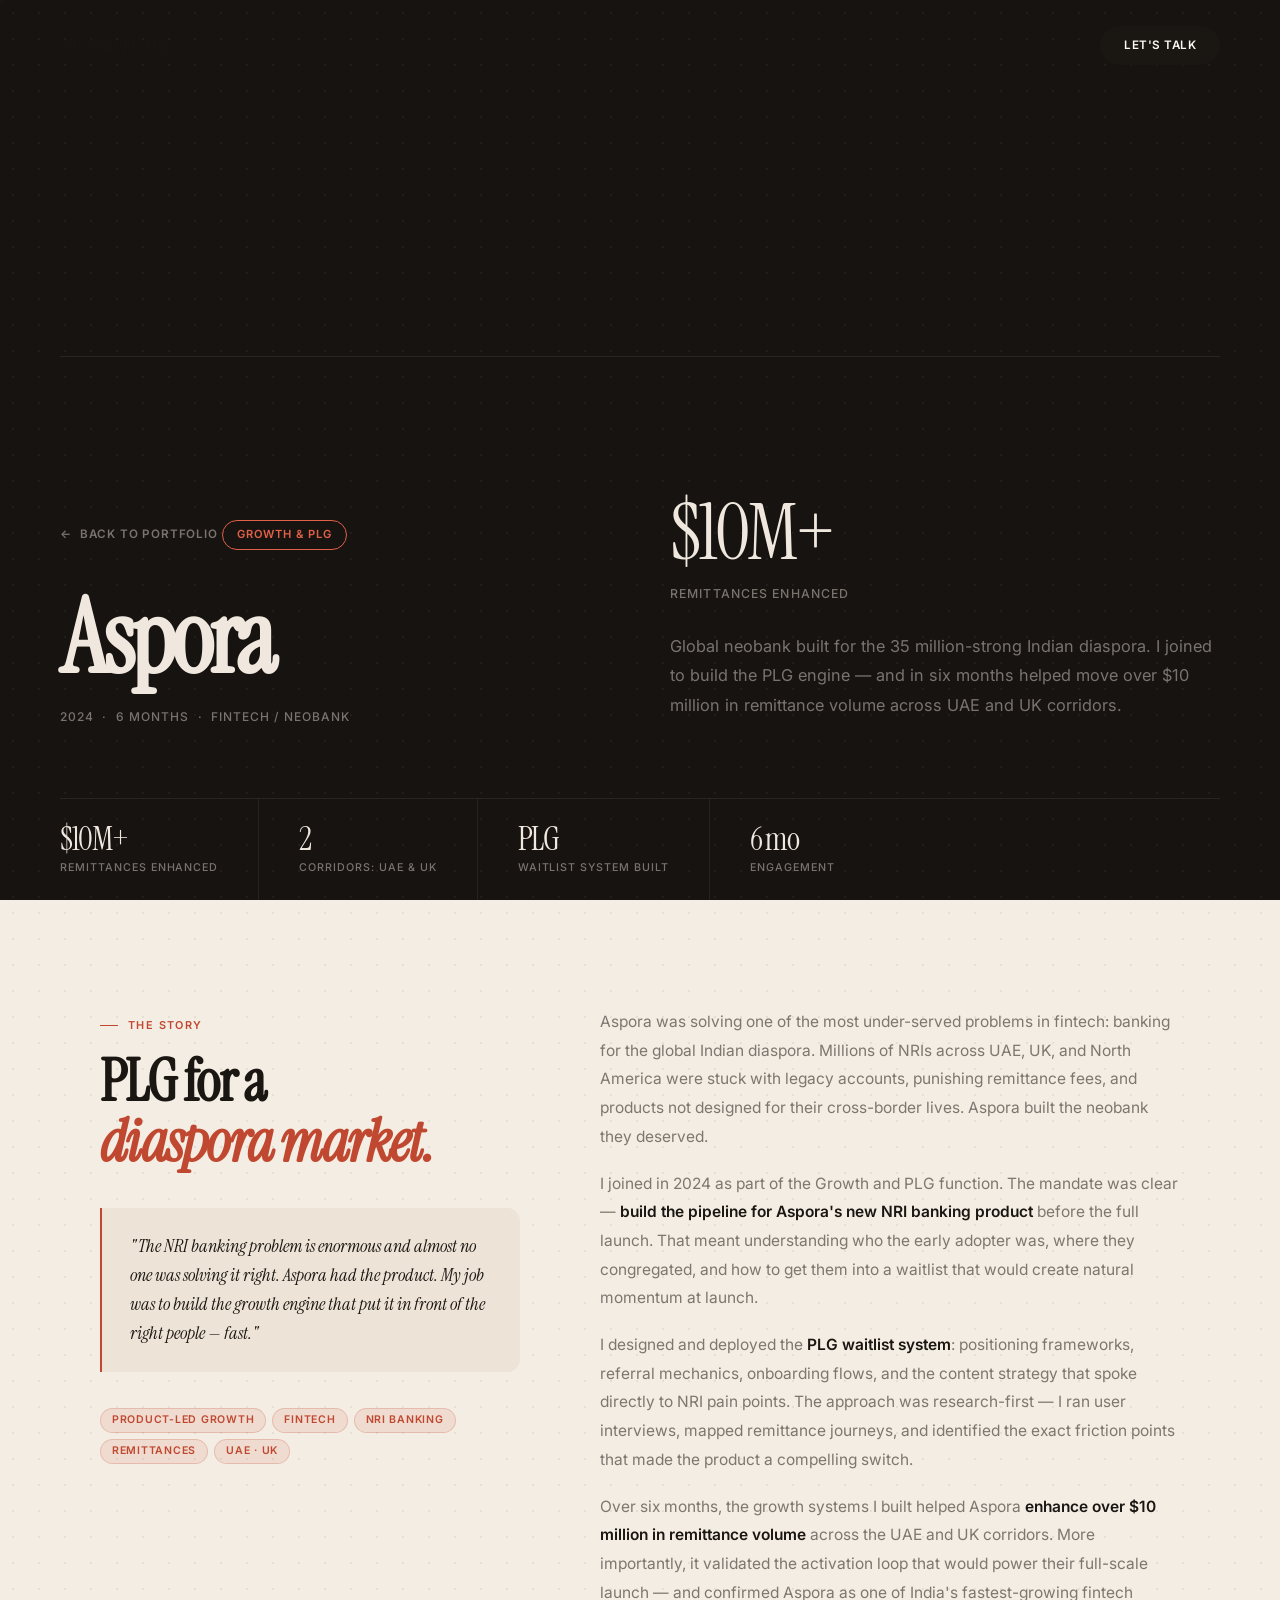
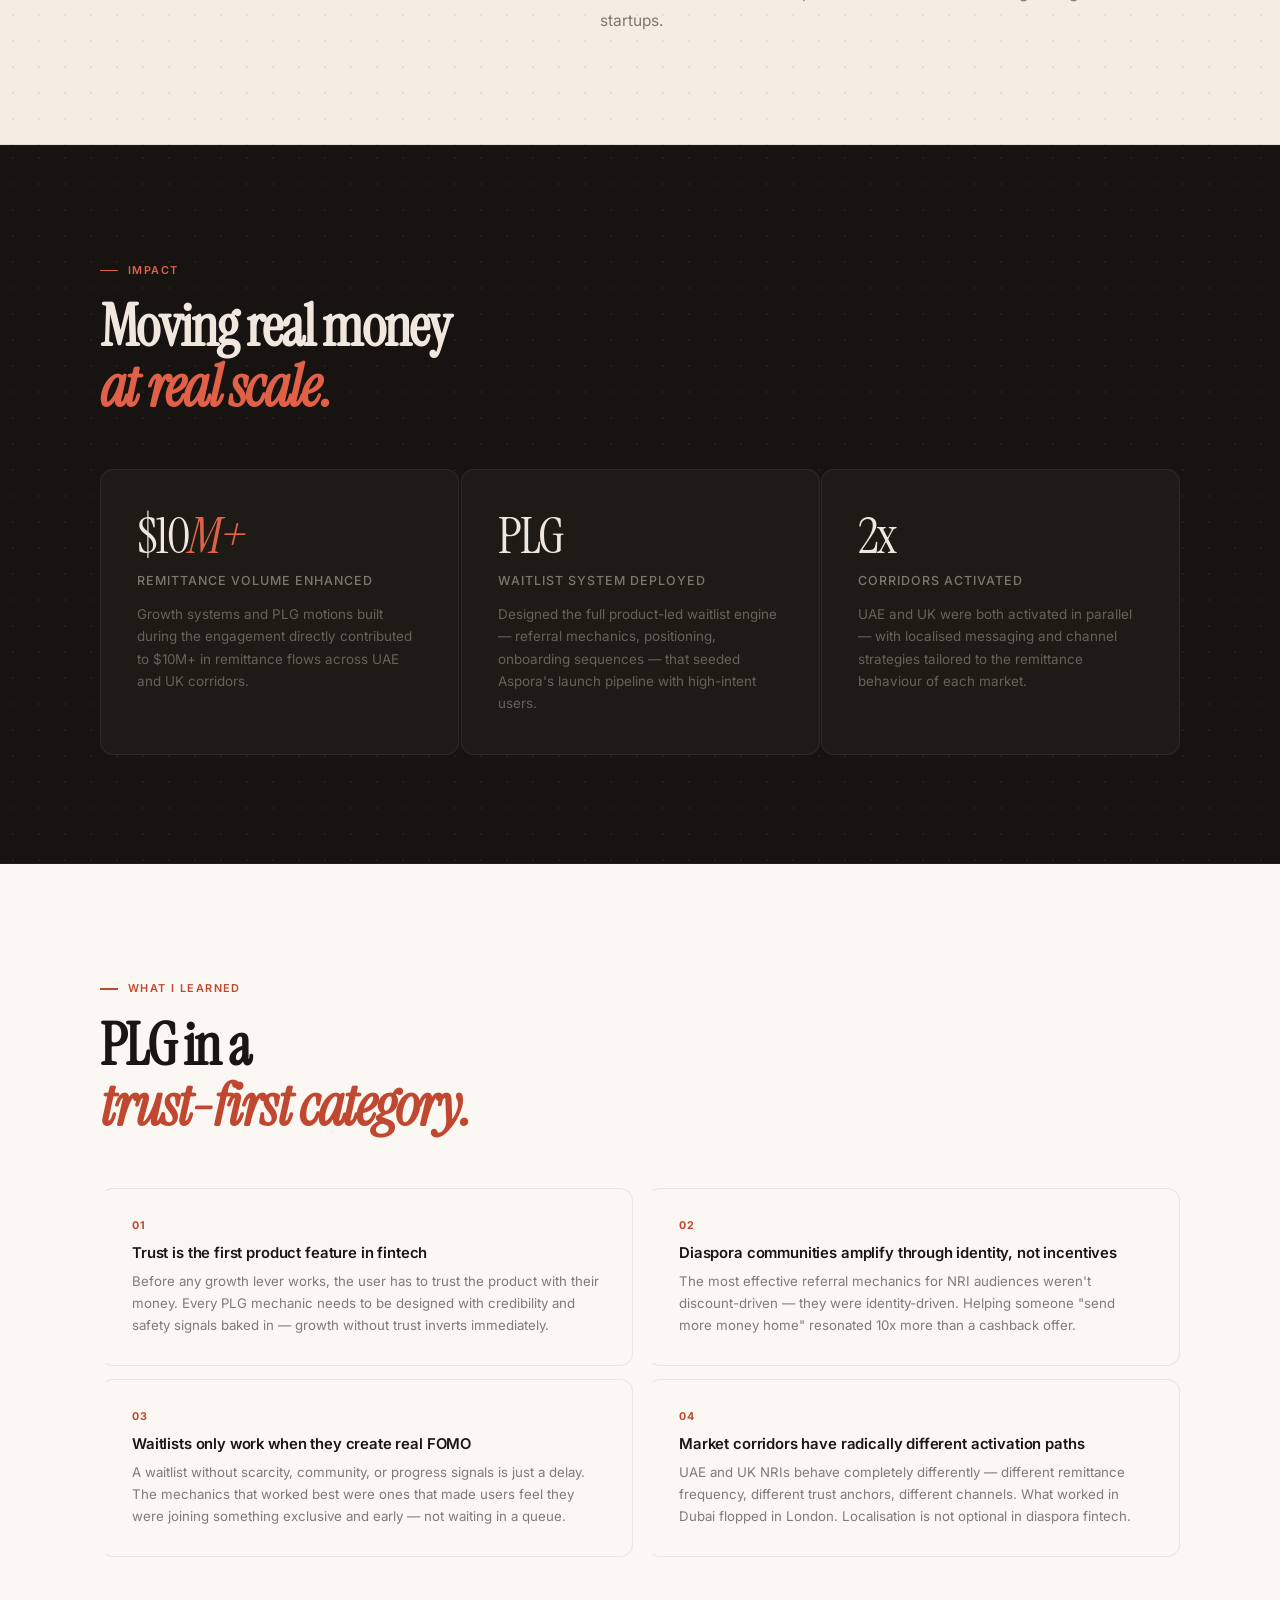
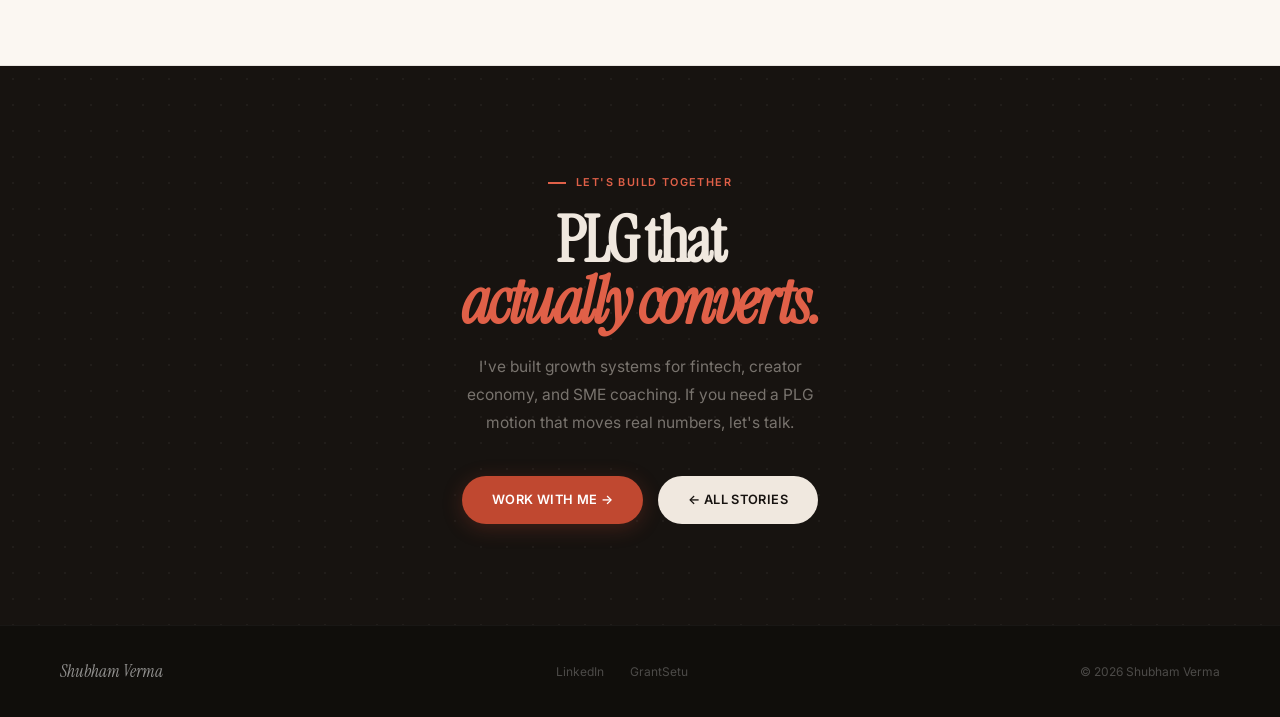
==== aspora.html @ f08cd3cf "Fix folder structure — add logos and journey subdirectories" ====
<!DOCTYPE html>
<html lang="en">
<head>
  <meta charset="UTF-8"/>
  <meta name="viewport" content="width=device-width, initial-scale=1.0"/>
  <title>Aspora — Shubham Verma</title>
  <link rel="preconnect" href="https://fonts.googleapis.com"/>
  <link rel="preconnect" href="https://fonts.gstatic.com" crossorigin/>
  <link href="https://fonts.googleapis.com/css2?family=Instrument+Serif:ital@0;1&family=Inter:wght@300;400;500;600&display=swap" rel="stylesheet"/>
  <link rel="stylesheet" href="shared.css"/>
</head>
<body>

<div id="prog"></div>
<div id="cur"></div>
<div id="cur-r"></div>

<div id="mob-overlay">
  <a class="mob-link" href="index.html#about"        onclick="closeMob()">About</a>
  <a class="mob-link" href="index.html#journey"      onclick="closeMob()">Journey</a>
  <a class="mob-link" href="index.html#services"     onclick="closeMob()">Services</a>
  <a class="mob-link" href="index.html#work"         onclick="closeMob()">Work</a>
  <a class="mob-link" href="index.html#testimonials" onclick="closeMob()">Proof</a>
  <a class="mob-link" href="index.html#cta-sec"      onclick="closeMob()">Let's Talk</a>
  <span class="mob-email">shubh.ve@gmail.com</span>
</div>

<nav id="nav">
  <a class="nav-logo" href="index.html">Shubham Verma</a>
  <ul class="nav-links">
    <li><a href="index.html#about">About</a></li>
    <li><a href="index.html#journey">Journey</a></li>
    <li><a href="index.html#services">Services</a></li>
    <li><a href="index.html#work">Work</a></li>
    <li><a href="index.html#testimonials">Proof</a></li>
  </ul>
  <a class="nav-btn" href="index.html#cta-sec">Let's Talk</a>
  <button class="burger" id="burger" aria-label="Menu"><span></span><span></span><span></span></button>
</nav>

<!-- ── HERO ──────────────────────────────────────────── -->
<section class="dk-grid co-hero">
  <div class="co-hero-inner">
    <div>
      <a class="co-back" href="index.html">Back to Portfolio</a>
      <div class="co-role-badge">Growth &amp; PLG</div>
      <h1 class="co-name rv">Aspora</h1>
      <div class="co-period rv d1">2024 &nbsp;·&nbsp; 6 Months &nbsp;·&nbsp; Fintech / Neobank</div>
    </div>
    <div class="co-right rv-r">
      <div class="co-big-num">$10M+</div>
      <div class="co-big-label">Remittances Enhanced</div>
      <p class="co-tagline">
        Global neobank built for the 35 million-strong Indian diaspora.
        I joined to build the PLG engine — and in six months helped move over
        $10 million in remittance volume across UAE and UK corridors.
      </p>
    </div>
  </div>
  <div class="co-stat-bar rv">
    <div class="co-stat">
      <div class="co-stat-n">$10M+</div>
      <div class="co-stat-l">Remittances Enhanced</div>
    </div>
    <div class="co-stat">
      <div class="co-stat-n">2</div>
      <div class="co-stat-l">Corridors: UAE &amp; UK</div>
    </div>
    <div class="co-stat">
      <div class="co-stat-n">PLG</div>
      <div class="co-stat-l">Waitlist System Built</div>
    </div>
    <div class="co-stat">
      <div class="co-stat-n">6 mo</div>
      <div class="co-stat-l">Engagement</div>
    </div>
  </div>
</section>

<!-- ── STORY ─────────────────────────────────────────── -->
<section class="sec lt-grid">
  <div class="sec-inner">
    <div class="story-grid">
      <div>
        <div class="s-eye rv">The Story</div>
        <h2 class="sec-h2 rv d1">PLG for a<br/><em>diaspora market.</em></h2>
        <div class="pull-quote rv d2">
          "The NRI banking problem is enormous and almost no one was solving it right. Aspora had the product. My job was to build the growth engine that put it in front of the right people — fast."
        </div>
        <div class="chips rv d3">
          <span class="chip-lt">Product-Led Growth</span>
          <span class="chip-lt">Fintech</span>
          <span class="chip-lt">NRI Banking</span>
          <span class="chip-lt">Remittances</span>
          <span class="chip-lt">UAE · UK</span>
        </div>
      </div>
      <div class="story-body rv-r">
        <p>Aspora was solving one of the most under-served problems in fintech: banking for the global Indian diaspora. Millions of NRIs across UAE, UK, and North America were stuck with legacy accounts, punishing remittance fees, and products not designed for their cross-border lives. Aspora built the neobank they deserved.</p>
        <p>I joined in 2024 as part of the Growth and PLG function. The mandate was clear — <strong>build the pipeline for Aspora's new NRI banking product</strong> before the full launch. That meant understanding who the early adopter was, where they congregated, and how to get them into a waitlist that would create natural momentum at launch.</p>
        <p>I designed and deployed the <strong>PLG waitlist system</strong>: positioning frameworks, referral mechanics, onboarding flows, and the content strategy that spoke directly to NRI pain points. The approach was research-first — I ran user interviews, mapped remittance journeys, and identified the exact friction points that made the product a compelling switch.</p>
        <p>Over six months, the growth systems I built helped Aspora <strong>enhance over $10 million in remittance volume</strong> across the UAE and UK corridors. More importantly, it validated the activation loop that would power their full-scale launch — and confirmed Aspora as one of India's fastest-growing fintech startups.</p>
      </div>
    </div>
  </div>
</section>

<!-- ── IMPACT ─────────────────────────────────────────── -->
<section class="sec dk-grid">
  <div class="sec-inner">
    <div class="s-eye rv">Impact</div>
    <h2 class="sec-h2 rv d1">Moving real money<br/><em>at real scale.</em></h2>
    <div class="impact-grid">
      <div class="impact-card rv d1">
        <div class="impact-n">$10<em>M+</em></div>
        <div class="impact-l">Remittance Volume Enhanced</div>
        <p class="impact-desc">Growth systems and PLG motions built during the engagement directly contributed to $10M+ in remittance flows across UAE and UK corridors.</p>
      </div>
      <div class="impact-card rv d2">
        <div class="impact-n">PLG</div>
        <div class="impact-l">Waitlist System Deployed</div>
        <p class="impact-desc">Designed the full product-led waitlist engine — referral mechanics, positioning, onboarding sequences — that seeded Aspora's launch pipeline with high-intent users.</p>
      </div>
      <div class="impact-card rv d3">
        <div class="impact-n">2x</div>
        <div class="impact-l">Corridors Activated</div>
        <p class="impact-desc">UAE and UK were both activated in parallel — with localised messaging and channel strategies tailored to the remittance behaviour of each market.</p>
      </div>
    </div>
  </div>
</section>

<!-- ── LEARNINGS ──────────────────────────────────────── -->
<section class="sec lt-solid">
  <div class="sec-inner">
    <div class="s-eye rv">What I Learned</div>
    <h2 class="sec-h2 rv d1">PLG in a<br/><em>trust-first category.</em></h2>
    <div class="learn-grid">
      <div class="learn-card rv d1">
        <div class="learn-n">01</div>
        <h4>Trust is the first product feature in fintech</h4>
        <p>Before any growth lever works, the user has to trust the product with their money. Every PLG mechanic needs to be designed with credibility and safety signals baked in — growth without trust inverts immediately.</p>
      </div>
      <div class="learn-card rv d2">
        <div class="learn-n">02</div>
        <h4>Diaspora communities amplify through identity, not incentives</h4>
        <p>The most effective referral mechanics for NRI audiences weren't discount-driven — they were identity-driven. Helping someone "send more money home" resonated 10x more than a cashback offer.</p>
      </div>
      <div class="learn-card rv d3">
        <div class="learn-n">03</div>
        <h4>Waitlists only work when they create real FOMO</h4>
        <p>A waitlist without scarcity, community, or progress signals is just a delay. The mechanics that worked best were ones that made users feel they were joining something exclusive and early — not waiting in a queue.</p>
      </div>
      <div class="learn-card rv d4">
        <div class="learn-n">04</div>
        <h4>Market corridors have radically different activation paths</h4>
        <p>UAE and UK NRIs behave completely differently — different remittance frequency, different trust anchors, different channels. What worked in Dubai flopped in London. Localisation is not optional in diaspora fintech.</p>
      </div>
    </div>
  </div>
</section>

<!-- ── CTA ────────────────────────────────────────────── -->
<section class="dk-grid co-cta">
  <div class="sec-inner">
    <div class="s-eye rv" style="justify-content:center">Let's Build Together</div>
    <h2 class="rv d1">PLG that<br/><em>actually converts.</em></h2>
    <p class="rv d2">I've built growth systems for fintech, creator economy, and SME coaching. If you need a PLG motion that moves real numbers, let's talk.</p>
    <div class="co-cta-row rv d3">
      <a class="btn btn-tc" href="mailto:shubh.ve@gmail.com">Work With Me →</a>
      <a class="btn btn-wht" href="index.html">← All Stories</a>
    </div>
  </div>
</section>

<footer>
  <div class="f-logo">Shubham Verma</div>
  <div class="f-links">
    <a href="https://linkedin.com" target="_blank" rel="noopener">LinkedIn</a>

    <a href="https://grantsetu.com" target="_blank" rel="noopener">GrantSetu</a>
  </div>
  <div>© 2026 Shubham Verma</div>
</footer>

<script src="portfolio.js"></script>
</body>
</html>
---- shared.css ----
/* ═══════════════════════════════════════════════════
   SHARED.CSS — Design system for all pages
════════════════════════════════════════════════════ */

/* ── Tokens ──────────────────────────────────────── */
:root {
  --beige:    #F4EDE3;
  --beige-d:  #EDE3D6;
  --warm-wht: #FBF7F2;
  --ink:      #1A1612;
  --ink-55:   rgba(26,22,18,.55);
  --ink-25:   rgba(26,22,18,.25);
  --ink-08:   rgba(26,22,18,.08);
  --dark:     #171310;
  --dark-s:   #1E1A15;
  --dark-s2:  #252018;
  --dark-bdr: rgba(255,255,255,.07);
  --off-wht:  #F0E8DF;
  --off-m:    rgba(240,232,223,.45);
  --tc:       #C04830;
  --tc-lt:    rgba(192,72,48,.10);
  --tc-bd:    rgba(192,72,48,.22);
  --tc-dk:    #E06048;
  --dot-lt:   radial-gradient(rgba(26,22,18,.065) 1.2px, transparent 1.2px);
  --dot-dk:   radial-gradient(rgba(255,255,255,.045) 1.2px, transparent 1.2px);
  --dot-sz:   26px 26px;
  --r:        13px;
  --ease:     cubic-bezier(.22,1,.36,1);
}

/* ── Reset ───────────────────────────────────────── */
*, *::before, *::after { box-sizing: border-box; margin: 0; padding: 0; }
html { scroll-behavior: smooth; }
body {
  font-family: 'Inter', system-ui, sans-serif;
  background: var(--beige);
  color: var(--ink);
  line-height: 1.6;
  overflow-x: hidden;
}
@media (pointer: fine) { body { cursor: none; } }
a { text-decoration: none; color: inherit; }

/* ── Scrollbar ───────────────────────────────────── */
::-webkit-scrollbar { width: 4px; }
::-webkit-scrollbar-track { background: var(--beige); }
::-webkit-scrollbar-thumb { background: var(--tc); border-radius: 4px; }

/* ── Progress bar ────────────────────────────────── */
#prog {
  position: fixed; top: 0; left: 0; z-index: 1000;
  height: 2px; width: 0; background: var(--tc);
  pointer-events: none; transition: width .05s linear;
}

/* ── Cursor ──────────────────────────────────────── */
#cur, #cur-r {
  position: fixed; z-index: 9999;
  border-radius: 50%; pointer-events: none;
  transform: translate(-50%,-50%);
}
#cur {
  width: 8px; height: 8px; background: var(--ink);
  transition: width .2s var(--ease), height .2s var(--ease), background .3s;
}
#cur-r {
  width: 34px; height: 34px;
  border: 1.5px solid rgba(26,22,18,.28);
  transition: width .38s var(--ease), height .38s var(--ease), border-color .3s;
}
body.c-tc  #cur  { background: var(--tc); }
body.c-tc  #cur-r { border-color: var(--tc-bd); width: 42px; height: 42px; }
body.c-big #cur  { width: 0; height: 0; }
body.c-big #cur-r { width: 60px; height: 60px; border-color: rgba(26,22,18,.18); }
body.c-inv #cur  { background: var(--off-wht); }
body.c-inv #cur-r { border-color: rgba(240,232,223,.3); }
@media (pointer: coarse) { #cur, #cur-r { display: none; } }

/* ── Mobile menu ─────────────────────────────────── */
#mob-overlay {
  position: fixed; inset: 0; z-index: 300;
  background: var(--dark);
  display: flex; flex-direction: column; justify-content: center;
  padding: 0 44px;
  clip-path: inset(0 0 100% 0);
  transition: clip-path .65s var(--ease);
}
#mob-overlay.open { clip-path: inset(0 0 0% 0); }
.mob-link {
  font-family: 'Instrument Serif', serif;
  font-size: clamp(2.2rem, 8vw, 3.5rem);
  font-style: italic; color: rgba(240,232,223,.35);
  padding: 15px 0; border-bottom: 1px solid var(--dark-bdr);
  display: block;
  transform: translateY(20px); opacity: 0;
  transition: color .2s, transform .5s var(--ease), opacity .5s var(--ease);
}
#mob-overlay.open .mob-link { transform: translateY(0); opacity: 1; }
#mob-overlay.open .mob-link:nth-child(1){transition-delay:.10s}
#mob-overlay.open .mob-link:nth-child(2){transition-delay:.16s}
#mob-overlay.open .mob-link:nth-child(3){transition-delay:.22s}
#mob-overlay.open .mob-link:nth-child(4){transition-delay:.28s}
#mob-overlay.open .mob-link:nth-child(5){transition-delay:.34s}
#mob-overlay.open .mob-link:nth-child(6){transition-delay:.40s}
.mob-link:hover { color: var(--tc-dk); }
.mob-email {
  margin-top: 32px; font-size: .8rem; font-weight: 500;
  letter-spacing: .06em; color: rgba(240,232,223,.28);
  opacity: 0; transition: opacity .5s var(--ease) .46s;
}
#mob-overlay.open .mob-email { opacity: 1; }

/* ── Nav ─────────────────────────────────────────── */
nav {
  position: fixed; inset: 0 0 auto; z-index: 200;
  display: flex; align-items: center; justify-content: space-between;
  padding: 26px 60px;
  transition: background .5s var(--ease), padding .4s var(--ease), box-shadow .5s;
}
nav.s {
  background: rgba(244,237,227,.92);
  backdrop-filter: blur(18px) saturate(1.3);
  padding: 16px 60px;
  box-shadow: 0 1px 0 var(--ink-08);
}
.nav-logo {
  font-family: 'Instrument Serif', serif;
  font-size: 1.2rem; font-style: italic;
  color: var(--ink); z-index: 310; position: relative;
}
.nav-links { display: flex; gap: 36px; list-style: none; }
.nav-links a {
  font-size: .73rem; font-weight: 500; letter-spacing: .07em;
  text-transform: uppercase; color: var(--ink-55);
  transition: color .2s; position: relative;
}
.nav-links a::after {
  content:''; position:absolute; bottom:-2px; left:0;
  width:0; height:1px; background:var(--tc);
  transition: width .35s var(--ease);
}
.nav-links a:hover { color: var(--ink); }
.nav-links a:hover::after { width: 100%; }
.nav-btn {
  padding: 10px 24px; border-radius: 100px;
  background: var(--ink); color: var(--warm-wht);
  font-size: .73rem; font-weight: 600;
  letter-spacing: .04em; text-transform: uppercase;
  transition: background .25s, transform .25s var(--ease);
}
.nav-btn:hover { background: #2d2620; transform: translateY(-1px); }
.burger {
  display: none; flex-direction: column; gap: 5px;
  background: none; border: none; cursor: pointer;
  padding: 4px; z-index: 310; position: relative; width: 26px;
}
.burger span {
  display: block; height: 1.5px; background: var(--ink);
  border-radius: 2px;
  transition: transform .4s var(--ease), opacity .3s, background .3s;
  transform-origin: left center;
}
.burger span:nth-child(2) { width: 68%; }
.burger.open span { background: var(--off-wht); }
.burger.open span:nth-child(1) { transform: rotate(38deg); }
.burger.open span:nth-child(2) { opacity: 0; transform: translateX(6px); }
.burger.open span:nth-child(3) { transform: rotate(-38deg); }
@media (max-width: 880px) {
  nav, nav.s { padding-left: 24px; padding-right: 24px; }
  .nav-links, .nav-btn { display: none; }
  .burger { display: flex; }
}

/* ── Buttons ─────────────────────────────────────── */
.btn {
  display: inline-flex; align-items: center; gap: 8px;
  padding: 14px 30px; border-radius: 100px;
  font-size: .8rem; font-weight: 600;
  letter-spacing: .03em; text-transform: uppercase;
  transition: transform .3s var(--ease), box-shadow .3s var(--ease), opacity .2s, background .25s;
  will-change: transform;
}
.btn-dk { background: var(--ink); color: var(--warm-wht); box-shadow: 0 4px 20px rgba(26,22,18,.14); }
.btn-dk:hover { transform: translateY(-2px); box-shadow: 0 12px 36px rgba(26,22,18,.2); }
.btn-tc { background: var(--tc); color: #fff; box-shadow: 0 4px 20px rgba(192,72,48,.25); }
.btn-tc:hover { transform: translateY(-2px); box-shadow: 0 12px 36px rgba(192,72,48,.35); }
.btn-out { border: 1.5px solid var(--ink-25); color: var(--ink-55); }
.btn-out:hover { border-color: var(--ink-55); color: var(--ink); transform: translateY(-1px); }
.btn-wht { background: var(--off-wht); color: var(--dark); }
.btn-wht:hover { transform: translateY(-2px); box-shadow: 0 12px 36px rgba(255,255,255,.12); }

/* ── Section layout ──────────────────────────────── */
.sec { border-bottom: 1px solid var(--ink-08); }
.lt-grid {
  background-color: var(--beige);
  background-image: var(--dot-lt);
  background-size: var(--dot-sz);
}
.lt-solid { background: var(--warm-wht); }
.dk-grid {
  background-color: var(--dark);
  background-image: var(--dot-dk);
  background-size: var(--dot-sz);
  border-color: rgba(255,255,255,.04);
}
.sec-inner { max-width: 1200px; margin: 0 auto; padding: 108px 60px; }
.s-eye {
  display: inline-flex; align-items: center; gap: 10px;
  font-size: .68rem; font-weight: 600;
  letter-spacing: .13em; text-transform: uppercase;
  margin-bottom: 18px; color: var(--tc);
}
.s-eye::before { content:''; width:18px; height:1.5px; background:var(--tc); }
.dk-grid .s-eye, .sec-dark .s-eye { color: var(--tc-dk); }
.dk-grid .s-eye::before, .sec-dark .s-eye::before { background: var(--tc-dk); }
.sec-h2 {
  font-family: 'Instrument Serif', serif;
  font-size: clamp(2.2rem, 4.5vw, 4rem);
  line-height: 1.04; letter-spacing: -.03em; color: var(--ink);
}
.sec-h2 em { font-style: italic; color: var(--tc); }
.dk-grid .sec-h2, .sec-dark .sec-h2 { color: var(--off-wht); }
.dk-grid .sec-h2 em, .sec-dark .sec-h2 em { color: var(--tc-dk); }
@media (max-width: 880px) { .sec-inner { padding: 72px 24px; } }

/* ── Logo mark ───────────────────────────────────── */
.logo-mark {
  width: 68px; height: 68px; border-radius: 16px;
  display: flex; align-items: center; justify-content: center;
  font-family: 'Instrument Serif', serif;
  font-size: 1.9rem; font-style: italic; color: #fff;
  margin-bottom: 22px; flex-shrink: 0;
  box-shadow: 0 8px 28px rgba(0,0,0,.18);
}
.logo-mark.sm { width: 48px; height: 48px; font-size: 1.4rem; border-radius: 12px; margin-bottom: 0; }
/* Per-brand colours */
.lm-aural   { background: linear-gradient(135deg,#6D28D9,#8B5CF6); }
.lm-aspora  { background: linear-gradient(135deg,#0F766E,#14B8A6); }
.lm-exly    { background: linear-gradient(135deg,#C2410C,#F97316); }
.lm-grant   { background: linear-gradient(135deg,#15803D,#22C55E); }
.lm-gaps    { background: linear-gradient(135deg,#1E40AF,#3B82F6); }
.lm-shakti  { background: linear-gradient(135deg,#9D174D,#EC4899); }

/* ── Footer ──────────────────────────────────────── */
footer {
  background: #100E0B;
  border-top: 1px solid rgba(255,255,255,.04);
  padding: 32px 60px;
  display: flex; align-items: center; justify-content: space-between;
  font-size: .75rem; color: rgba(255,255,255,.25);
}
.f-logo {
  font-family: 'Instrument Serif', serif;
  font-size: 1.05rem; font-style: italic; color: rgba(255,255,255,.55);
}
.f-links { display: flex; gap: 26px; }
.f-links a { color: rgba(255,255,255,.25); transition: color .2s; }
.f-links a:hover { color: rgba(255,255,255,.55); }
@media (max-width: 540px) {
  footer { flex-direction: column; gap: 16px; text-align: center; padding: 28px 24px; }
  .f-links { justify-content: center; }
}

/* ── Scroll reveals ──────────────────────────────── */
.rv {
  opacity: 0; transform: translateY(32px);
  transition: opacity .85s var(--ease), transform .85s var(--ease);
}
.rv.in { opacity: 1; transform: none; }
.rv-l { opacity: 0; transform: translateX(-28px); transition: opacity .85s var(--ease), transform .85s var(--ease); }
.rv-l.in { opacity: 1; transform: none; }
.rv-r { opacity: 0; transform: translateX(28px); transition: opacity .85s var(--ease), transform .85s var(--ease); }
.rv-r.in { opacity: 1; transform: none; }
.rv-sc { opacity: 0; transform: scale(.96); transition: opacity .8s var(--ease), transform .8s var(--ease); }
.rv-sc.in { opacity: 1; transform: none; }
.d1{transition-delay:.07s} .d2{transition-delay:.14s} .d3{transition-delay:.21s}
.d4{transition-delay:.28s} .d5{transition-delay:.35s} .d6{transition-delay:.42s}

/* ── Keyframes ───────────────────────────────────── */
@keyframes slideUp { to { transform: translateY(0); } }
@keyframes fadeUp  { to { opacity: 1; transform: none; } }
@keyframes pulse   { 50% { box-shadow: 0 0 0 7px rgba(34,197,94,.05); } }
@keyframes breathe { 0%,100%{transform:translateY(0)} 50%{transform:translateY(-8px)} }

/* ── Company page shared ─────────────────────────── */
.co-hero {
  min-height: 100svh;
  display: flex; flex-direction: column; justify-content: flex-end;
  padding: 0 60px 0;
  position: relative; overflow: hidden;
}
.co-hero-inner {
  display: grid; grid-template-columns: 1fr 1fr;
  gap: 60px; align-items: end;
  padding-top: 140px; padding-bottom: 72px;
  position: relative; z-index: 1;
  border-top: 1px solid var(--dark-bdr);
}
.co-back {
  display: inline-flex; align-items: center; gap: 8px;
  font-size: .73rem; font-weight: 600;
  letter-spacing: .07em; text-transform: uppercase;
  color: var(--off-m);
  transition: color .2s, transform .25s var(--ease);
  margin-bottom: 48px;
}
.co-back:hover { color: var(--off-wht); transform: translateX(-4px); }
.co-back::before { content: '←'; }
.co-role-badge {
  display: inline-flex; align-items: center; gap: 8px;
  padding: 5px 14px; border-radius: 100px;
  border: 1px solid var(--tc-dk); color: var(--tc-dk);
  font-size: .7rem; font-weight: 600; letter-spacing: .08em;
  text-transform: uppercase; margin-bottom: 20px;
}
.co-name {
  font-family: 'Instrument Serif', serif;
  font-size: clamp(3.5rem, 8vw, 8rem);
  line-height: .93; letter-spacing: -.04em; color: var(--off-wht);
  margin-bottom: 20px;
}
.co-name em { font-style: italic; color: var(--tc-dk); }
.co-period {
  font-size: .75rem; font-weight: 500; letter-spacing: .09em;
  text-transform: uppercase; color: var(--off-m);
}
.co-right { padding-bottom: 6px; }
.co-big-num {
  font-family: 'Instrument Serif', serif;
  font-size: clamp(3rem, 6vw, 6rem);
  line-height: .95; letter-spacing: -.04em; color: var(--off-wht);
  margin-bottom: 14px;
}
.co-big-label { font-size: .77rem; font-weight: 500; letter-spacing: .09em; text-transform: uppercase; color: var(--off-m); margin-bottom: 28px; }
.co-tagline { font-size: 1.02rem; color: var(--off-m); line-height: 1.8; }
.co-stat-bar {
  display: flex; gap: 0;
  border-top: 1px solid var(--dark-bdr);
  position: relative; z-index: 1;
}
.co-stat {
  padding: 24px 0; border-right: 1px solid var(--dark-bdr);
  padding-right: 40px; margin-right: 40px; flex-shrink: 0;
}
.co-stat:last-child { border-right: none; }
.co-stat-n {
  font-family: 'Instrument Serif', serif;
  font-size: 2rem; line-height: 1; letter-spacing: -.04em;
  color: var(--off-wht); margin-bottom: 4px;
}
.co-stat-l { font-size: .67rem; letter-spacing: .09em; text-transform: uppercase; color: var(--off-m); font-weight: 500; }
@media (max-width: 760px) {
  .co-hero { padding: 0 24px; }
  .co-hero-inner { grid-template-columns: 1fr; gap: 36px; padding-top: 100px; }
  .co-stat-bar { flex-wrap: wrap; gap: 0; }
  .co-stat { flex: 1 1 40%; margin-right: 0; padding-right: 24px; }
}

/* Story section */
.story-sec { padding: 0; }
.story-sec .sec-inner { padding-top: 100px; padding-bottom: 100px; }
.story-grid { display: grid; grid-template-columns: 420px 1fr; gap: 80px; align-items: start; }
.story-lead {
  font-family: 'Instrument Serif', serif;
  font-size: clamp(1.5rem, 2.5vw, 2.1rem);
  font-style: italic; line-height: 1.35;
  letter-spacing: -.02em; color: var(--ink);
  margin-bottom: 32px;
}
.story-body { font-size: .97rem; color: var(--ink-55); line-height: 1.85; }
.story-body p + p { margin-top: 18px; }
.story-body strong { color: var(--ink); font-weight: 600; }
@media (max-width: 760px) { .story-grid { grid-template-columns: 1fr; gap: 36px; } }

/* Impact section (dark) */
.impact-grid { display: grid; grid-template-columns: repeat(3, 1fr); gap: 2px; margin-top: 52px; }
.impact-card {
  padding: 40px 36px;
  background: var(--dark-s);
  border: 1px solid var(--dark-bdr);
  border-radius: var(--r);
  transition: background .3s var(--ease), transform .35s var(--ease);
  will-change: transform;
}
.impact-card:hover { background: var(--dark-s2); transform: translateY(-4px); }
.impact-n {
  font-family: 'Instrument Serif', serif;
  font-size: clamp(2.2rem, 4vw, 3.6rem);
  line-height: 1; letter-spacing: -.04em; color: var(--off-wht);
  margin-bottom: 10px;
}
.impact-n em { font-style: italic; color: var(--tc-dk); }
.impact-l { font-size: .78rem; font-weight: 500; letter-spacing: .08em; text-transform: uppercase; color: var(--off-m); margin-bottom: 12px; }
.impact-desc { font-size: .84rem; color: rgba(240,232,223,.35); line-height: 1.65; }
@media (max-width: 760px) { .impact-grid { grid-template-columns: 1fr 1fr; } }
@media (max-width: 480px) { .impact-grid { grid-template-columns: 1fr; } }

/* Learnings section (warm white) */
.learn-grid { display: grid; grid-template-columns: repeat(2, 1fr); gap: 14px; margin-top: 52px; }
.learn-card {
  padding: 28px 30px;
  border: 1px solid var(--ink-08);
  border-left: 2.5px solid transparent;
  border-radius: var(--r);
  background: var(--warm-wht);
  transition: border-left-color .25s, background .25s, transform .25s var(--ease);
  will-change: transform;
}
.learn-card:hover { border-left-color: var(--tc); background: var(--beige); transform: translateX(4px); }
.learn-n { font-size: .67rem; font-weight: 700; color: var(--tc); letter-spacing: .07em; margin-bottom: 8px; }
.learn-card h4 { font-size: .93rem; font-weight: 600; margin-bottom: 5px; letter-spacing: -.01em; }
.learn-card p { font-size: .83rem; color: var(--ink-55); line-height: 1.65; }
@media (max-width: 580px) { .learn-grid { grid-template-columns: 1fr; } }

/* Pull quote */
.pull-quote {
  padding: 24px 28px;
  border-left: 2.5px solid var(--tc);
  background: var(--beige-d);
  border-radius: 0 var(--r) var(--r) 0;
  font-family: 'Instrument Serif', serif;
  font-size: 1.1rem; font-style: italic;
  color: var(--ink); line-height: 1.65; margin: 36px 0;
}
.pull-quote-dk {
  padding: 24px 28px;
  border-left: 2.5px solid var(--tc-dk);
  background: rgba(255,255,255,.04);
  border-radius: 0 var(--r) var(--r) 0;
  font-family: 'Instrument Serif', serif;
  font-size: 1.1rem; font-style: italic;
  color: var(--off-wht); line-height: 1.65; margin: 36px 0;
  opacity: .8;
}

/* CTA back */
.co-cta { text-align: center; }
.co-cta .sec-inner { padding-top: 100px; padding-bottom: 100px; }
.co-cta h2 {
  font-family: 'Instrument Serif', serif;
  font-size: clamp(2.5rem, 5vw, 5rem);
  line-height: .96; letter-spacing: -.04em;
  color: var(--off-wht); margin-bottom: 20px;
}
.co-cta h2 em { font-style: italic; color: var(--tc-dk); }
.co-cta p { font-size: .97rem; color: var(--off-m); max-width: 380px; margin: 0 auto 40px; line-height: 1.8; }
.co-cta-row { display: flex; gap: 14px; justify-content: center; flex-wrap: wrap; }

/* Avail dot */
.avail-dot {
  width: 7px; height: 7px; border-radius: 50%; background: #22C55E;
  display: inline-block;
  box-shadow: 0 0 0 3px rgba(34,197,94,.18);
  animation: pulse 2.5s ease infinite;
}

/* Chips */
.chips { display: flex; flex-wrap: wrap; gap: 6px; }
.chip {
  padding: 3px 11px; border-radius: 100px;
  background: rgba(224,96,74,.12); border: 1px solid rgba(224,96,74,.22);
  font-size: .66rem; font-weight: 600;
  letter-spacing: .07em; text-transform: uppercase; color: var(--tc-dk);
}
.chip-lt {
  padding: 3px 11px; border-radius: 100px;
  background: var(--tc-lt); border: 1px solid var(--tc-bd);
  font-size: .66rem; font-weight: 600;
  letter-spacing: .07em; text-transform: uppercase; color: var(--tc);
}
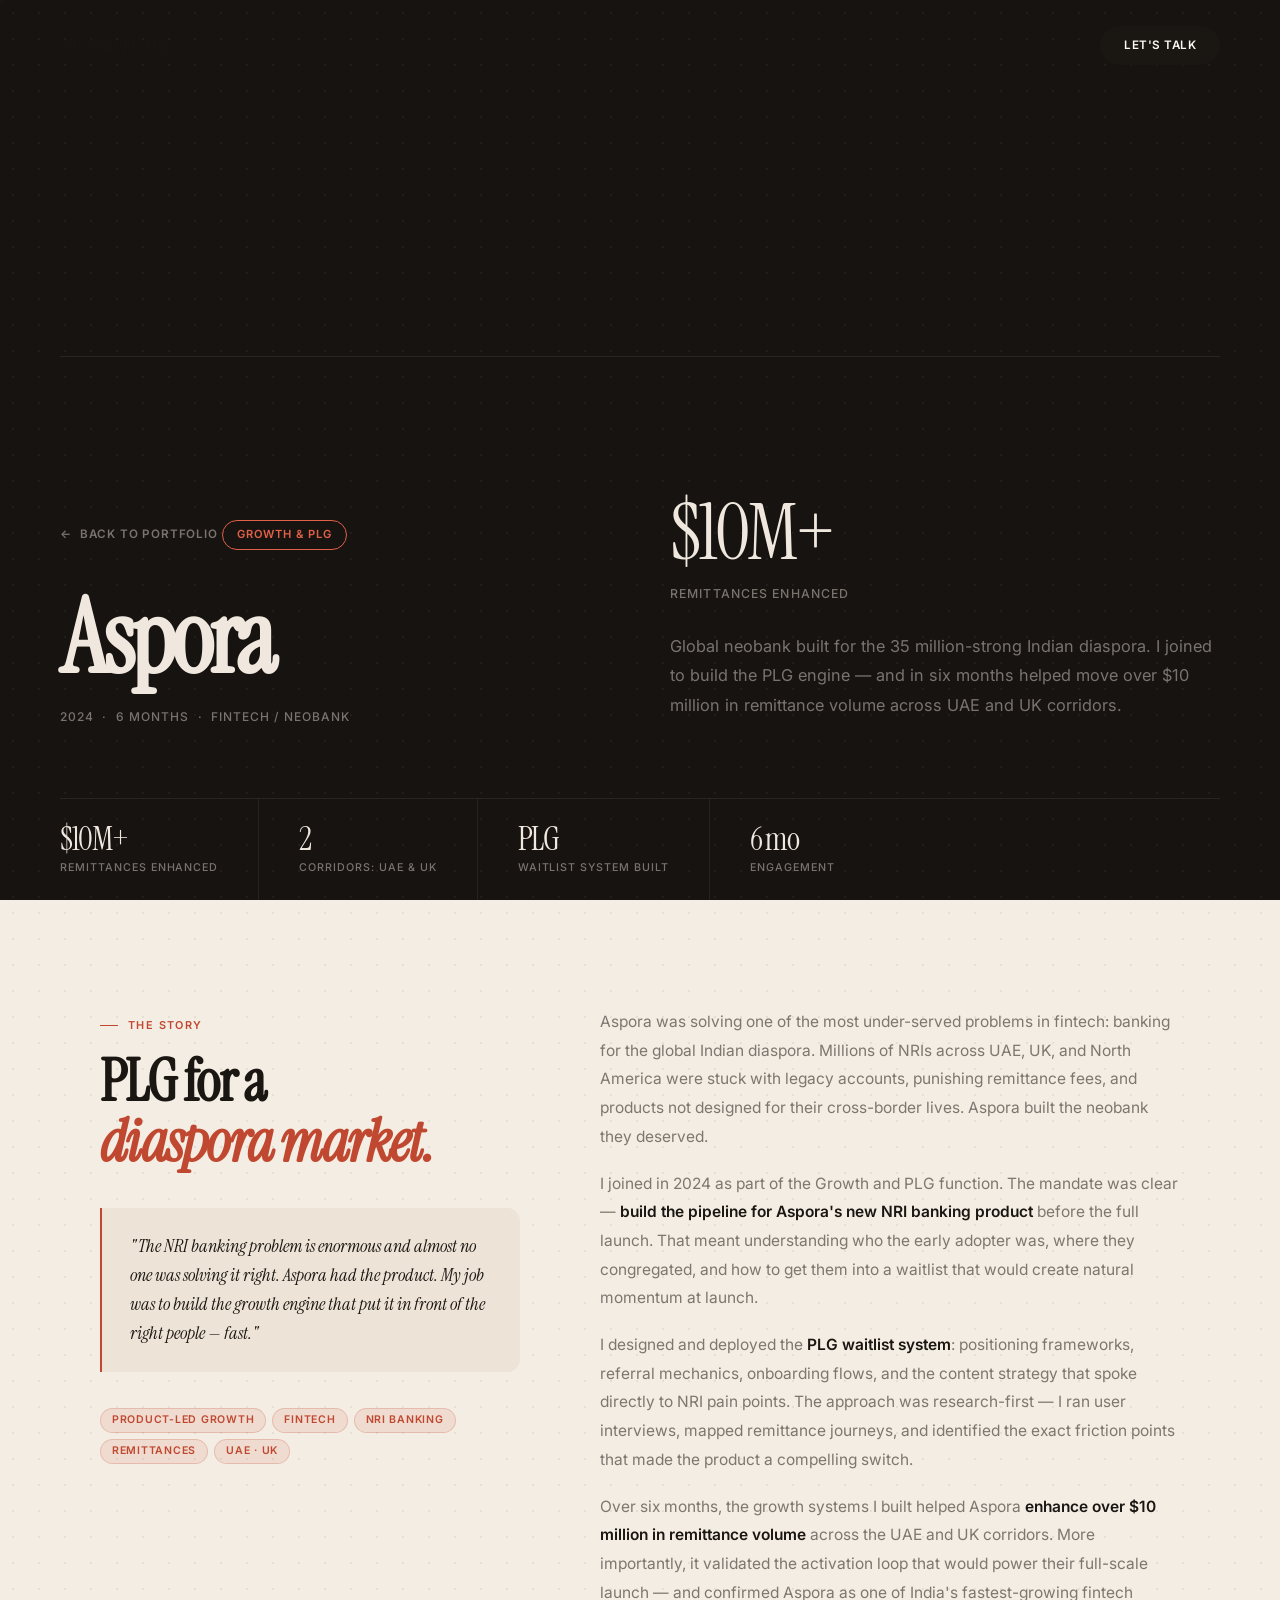
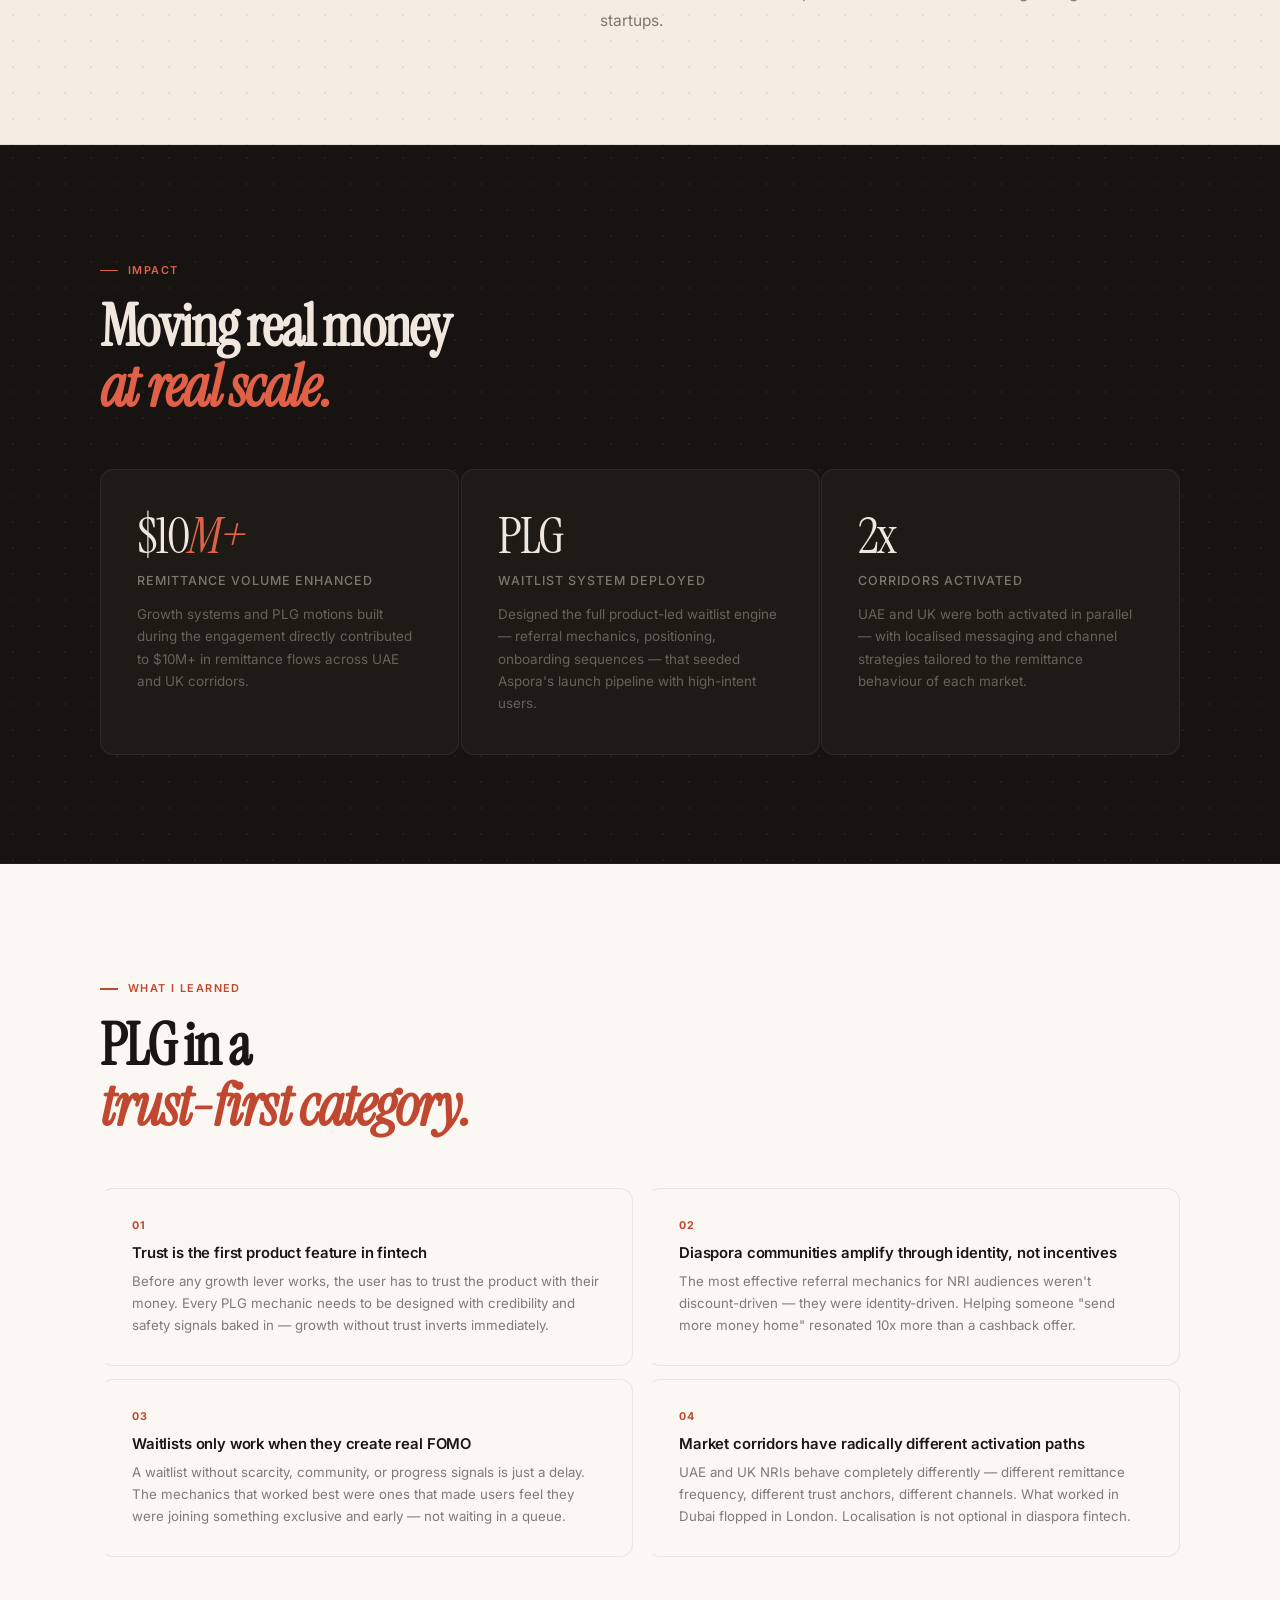
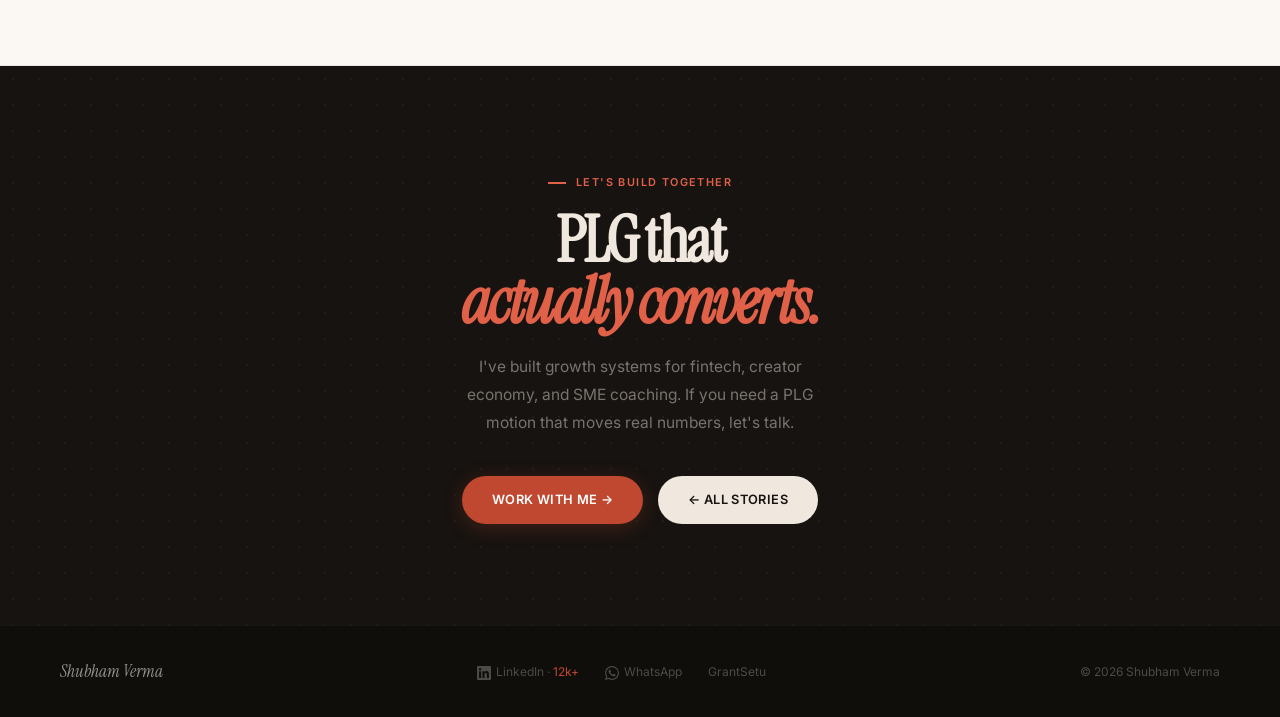
==== commit 722bd4c1: "Sync footer across all pages — add LinkedIn, WhatsApp icons" ====
--- a/aspora.html
+++ b/aspora.html
@@ -3,7 +3,10 @@
 <head>
   <meta charset="UTF-8"/>
   <meta name="viewport" content="width=device-width, initial-scale=1.0"/>
+  <meta name="description" content="At Aspora, Shubham Verma designed the PLG waitlist system for a global NRI neobank and drove $10M in remittances across UAE and UK corridors."/>
   <title>Aspora — Shubham Verma</title>
+  <link rel="icon" type="image/png" href="website logo/logo_monogram_dark.png"/>
+  <link rel="apple-touch-icon" href="website logo/logo_monogram_dark.png"/>
   <link rel="preconnect" href="https://fonts.googleapis.com"/>
   <link rel="preconnect" href="https://fonts.gstatic.com" crossorigin/>
   <link href="https://fonts.googleapis.com/css2?family=Instrument+Serif:ital@0;1&family=Inter:wght@300;400;500;600&display=swap" rel="stylesheet"/>
@@ -176,8 +179,8 @@
 <footer>
   <div class="f-logo">Shubham Verma</div>
   <div class="f-links">
-    <a href="https://linkedin.com" target="_blank" rel="noopener">LinkedIn</a>
-
+    <a href="https://www.linkedin.com/in/shubhamverma1410/" target="_blank" rel="noopener"><svg xmlns="http://www.w3.org/2000/svg" width="14" height="14" viewBox="0 0 24 24" fill="currentColor" style="display:inline-block;vertical-align:middle;margin-right:5px"><path d="M20.447 20.452h-3.554v-5.569c0-1.328-.027-3.037-1.852-3.037-1.853 0-2.136 1.445-2.136 2.939v5.667H9.351V9h3.414v1.561h.046c.477-.9 1.637-1.85 3.37-1.85 3.601 0 4.267 2.37 4.267 5.455v6.286zM5.337 7.433a2.062 2.062 0 01-2.063-2.065 2.064 2.064 0 112.063 2.065zm1.782 13.019H3.555V9h3.564v11.452zM22.225 0H1.771C.792 0 0 .774 0 1.729v20.542C0 23.227.792 24 1.771 24h20.451C23.2 24 24 23.227 24 22.271V1.729C24 .774 23.2 0 22.222 0h.003z"/></svg>LinkedIn · <span style="color:var(--tc)">12k+</span></a>
+    <a href="https://wa.me/919591111111" target="_blank" rel="noopener"><svg xmlns="http://www.w3.org/2000/svg" width="14" height="14" viewBox="0 0 24 24" fill="currentColor" style="display:inline-block;vertical-align:middle;margin-right:5px"><path d="M17.472 14.382c-.297-.149-1.758-.867-2.03-.967-.273-.099-.471-.148-.67.15-.197.297-.767.966-.94 1.164-.173.199-.347.223-.644.075-.297-.15-1.255-.463-2.39-1.475-.883-.788-1.48-1.761-1.653-2.059-.173-.297-.018-.458.13-.606.134-.133.298-.347.446-.52.149-.174.198-.298.298-.497.099-.198.05-.371-.025-.52-.075-.149-.669-1.612-.916-2.207-.242-.579-.487-.5-.669-.51-.173-.008-.371-.01-.57-.01-.198 0-.52.074-.792.372-.272.297-1.04 1.016-1.04 2.479 0 1.462 1.065 2.875 1.213 3.074.149.198 2.096 3.2 5.077 4.487.709.306 1.262.489 1.694.625.712.227 1.36.195 1.871.118.571-.085 1.758-.719 2.006-1.413.248-.694.248-1.289.173-1.413-.074-.124-.272-.198-.57-.347m-5.421 7.403h-.004a9.87 9.87 0 01-5.031-1.378l-.361-.214-3.741.982.998-3.648-.235-.374a9.86 9.86 0 01-1.51-5.26c.001-5.45 4.436-9.884 9.888-9.884 2.64 0 5.122 1.03 6.988 2.898a9.825 9.825 0 012.893 6.994c-.003 5.45-4.437 9.884-9.885 9.884m8.413-18.297A11.815 11.815 0 0012.05 0C5.495 0 .16 5.335.157 11.892c0 2.096.547 4.142 1.588 5.945L.057 24l6.305-1.654a11.882 11.882 0 005.683 1.448h.005c6.554 0 11.89-5.335 11.893-11.893a11.821 11.821 0 00-3.48-8.413z"/></svg>WhatsApp</a>
     <a href="https://grantsetu.com" target="_blank" rel="noopener">GrantSetu</a>
   </div>
   <div>© 2026 Shubham Verma</div>
